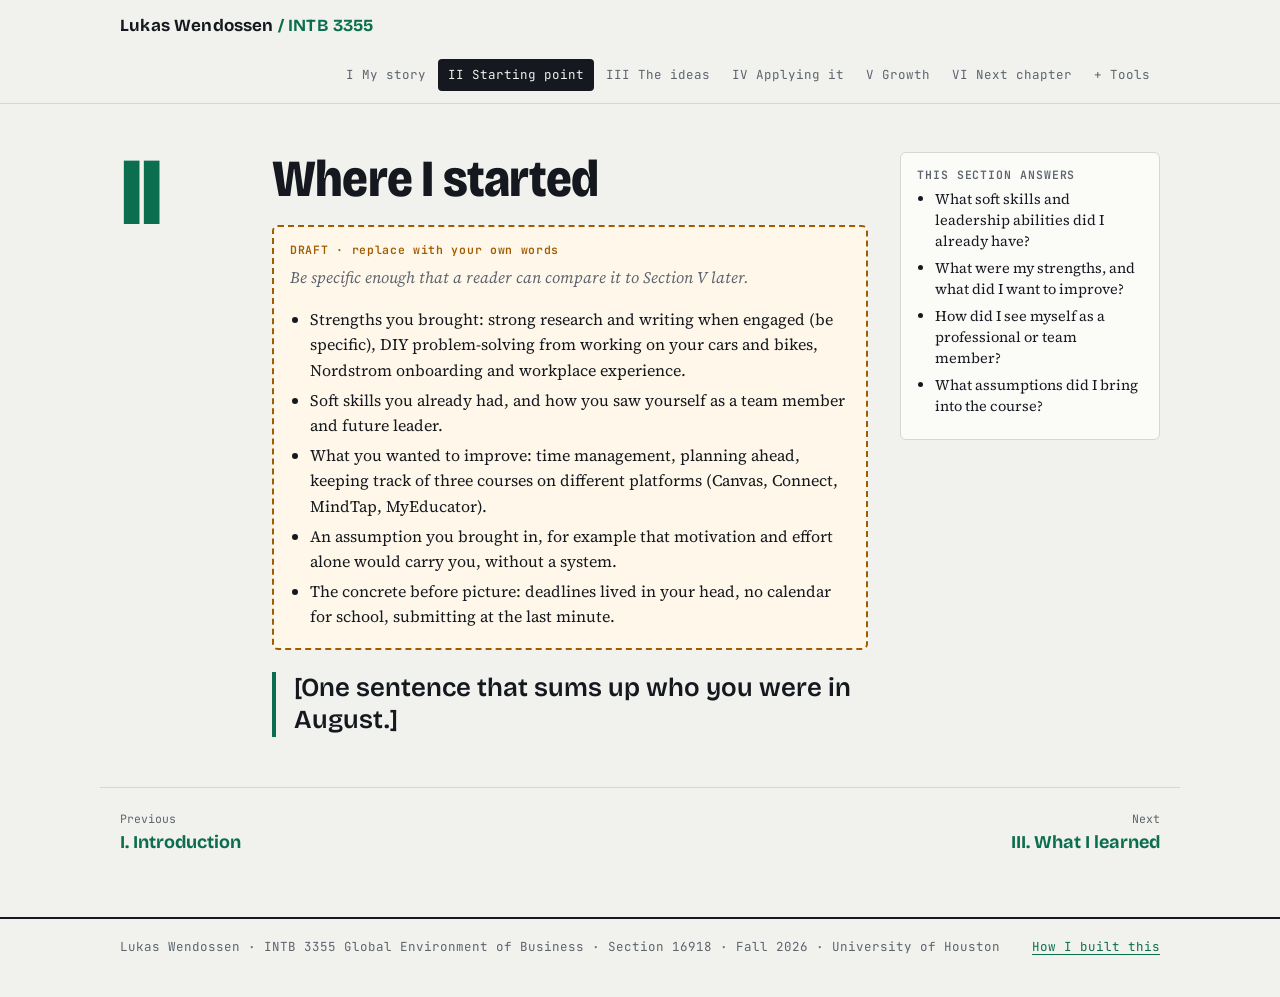
==== started.html @ c26a7442 "Site structure: six sections, story navigation and draft prompts" ====
<!DOCTYPE html>
<html lang="en">
<head>
<meta charset="utf-8">
<meta name="viewport" content="width=device-width, initial-scale=1">
<title>Where I started | Running My Semester Like a Headquarters</title>
<meta name="description" content="INTB 3355 Final Project by Lukas Wendossen: a reflection on learning and growth, University of Houston, Fall 2026.">
<link rel="preconnect" href="https://fonts.googleapis.com"><link rel="preconnect" href="https://fonts.gstatic.com" crossorigin><link href="https://fonts.googleapis.com/css2?family=Bricolage+Grotesque:opsz,wdth,wght@12..96,75..100,600..800&family=JetBrains+Mono:wght@400;600&family=Source+Serif+4:ital,opsz,wght@0,8..60,400;0,8..60,600;1,8..60,400&display=swap" rel="stylesheet">
<link rel="stylesheet" href="assets/style.css">
</head>
<body>
<header class="topbar">
  <div class="wrap">
    <a class="mark" href="index.html">Lukas Wendossen <span>/ INTB 3355</span></a>
    <nav aria-label="Project sections"><ul class="arc"><li><a href="index.html">I&nbsp;My story</a></li><li><a href="started.html" aria-current="page">II&nbsp;Starting point</a></li><li><a href="learned.html">III&nbsp;The ideas</a></li><li><a href="applied.html">IV&nbsp;Applying it</a></li><li><a href="developed.html">V&nbsp;Growth</a></li><li><a href="next.html">VI&nbsp;Next chapter</a></li><li><a href="built.html">+&nbsp;Tools</a></li></ul></nav>
  </div>
</header>
<main class="wrap">
  <article class="chapter">
    <div class="numeral" aria-hidden="true">II</div>
    <div class="prose">
      <h1>Where I started</h1>
      <!-- DRAFT: replace this whole box with your own paragraphs, then delete the box -->
      <div class="draft"><p class="q">Be specific enough that a reader can compare it to Section V later.</p><ul><li>Strengths you brought: strong research and writing when engaged (be specific), DIY problem-solving from working on your cars and bikes, Nordstrom onboarding and workplace experience.</li><li>Soft skills you already had, and how you saw yourself as a team member and future leader.</li><li>What you wanted to improve: time management, planning ahead, keeping track of three courses on different platforms (Canvas, Connect, MindTap, MyEducator).</li><li>An assumption you brought in, for example that motivation and effort alone would carry you, without a system.</li><li>The concrete before picture: deadlines lived in your head, no calendar for school, submitting at the last minute.</li></ul></div>
      <!-- Optional: one short pull quote that captures your starting point -->
      <p class="pull">[One sentence that sums up who you were in August.]</p>

    </div>
    <aside class="aside" aria-label="What this section covers">
      <h3>This section answers</h3>
      <ul><li>What soft skills and leadership abilities did I already have?</li><li>What were my strengths, and what did I want to improve?</li><li>How did I see myself as a professional or team member?</li><li>What assumptions did I bring into the course?</li></ul>
    </aside>
  </article>
</main>
<nav class="pager wrap" aria-label="Previous and next section"><a href="index.html"><small>Previous</small>I. Introduction</a><a href="learned.html" style="text-align:right"><small>Next</small>III. What I learned</a></nav>
<footer>
  <div class="wrap">
    <span>Lukas Wendossen · INTB 3355 Global Environment of Business · Section 16918 · Fall 2026 · University of Houston</span>
    <a href="built.html">How I built this</a>
  </div>
</footer>
</body>
</html>
---- assets/style.css ----
/* ==========================================================
   INTB 3355 Final Project: style sheet
   Change the look of the whole site here.
   Colors and fonts live in :root. Change one value and
   every page updates.
   ========================================================== */
:root {
  --paper: #f1f2ee;      /* page background */
  --card: #fbfbf8;       /* boxes and panels */
  --ink: #15191f;        /* main text */
  --muted: #5d646e;      /* secondary text */
  --rule: #d5d8d2;       /* thin lines */
  --accent: #0b6e4f;     /* the one accent color (forest green) */
  --accent-soft: #dcebe4;
  --draft: #a15c00;      /* draft markers, remove when final */
  --display: "Bricolage Grotesque", "Arial Narrow", sans-serif;
  --body: "Source Serif 4", Georgia, serif;
  --mono: "JetBrains Mono", ui-monospace, Menlo, monospace;
  color-scheme: light;
}
* { box-sizing: border-box; }
html { scroll-behavior: smooth; }
body { margin: 0; background: var(--paper); color: var(--ink); font-family: var(--body); font-size: 18px; line-height: 1.6; }
a { color: var(--accent); text-underline-offset: 3px; }
img { max-width: 100%; }
:focus-visible { outline: 3px solid var(--accent); outline-offset: 3px; }
@media (prefers-reduced-motion: reduce) { html { scroll-behavior: auto; } * { animation: none !important; transition: none !important; } }

.wrap { max-width: 1080px; margin: 0 auto; padding: 0 20px; }

/* ---------- top bar and story arc navigation ---------- */
.topbar { border-bottom: 1px solid var(--rule); background: var(--paper); position: sticky; top: 0; z-index: 5; }
.topbar .wrap { display: flex; align-items: center; gap: 20px; flex-wrap: wrap; padding-top: 12px; padding-bottom: 12px; }
.mark { font-family: var(--display); font-weight: 700; font-size: 17px; letter-spacing: .01em; color: var(--ink); text-decoration: none; }
.mark span { color: var(--accent); }
.topbar nav { margin-left: auto; min-width: 0; max-width: 100%; }
.arc { display: flex; gap: 2px; overflow-x: auto; list-style: none; padding: 0; margin-top: 0; margin-bottom: 0; }
.arc a { display: block; font-family: var(--mono); font-size: 12.5px; color: var(--muted); text-decoration: none; padding: 6px 10px; border-radius: 4px; white-space: nowrap; }
.arc a:hover { background: var(--accent-soft); color: var(--ink); }
.arc a[aria-current="page"] { background: var(--ink); color: var(--paper); }

/* ---------- home hero ---------- */
.hero { padding: 56px 0 28px; display: grid; grid-template-columns: minmax(0, 1.15fr) minmax(0, 1fr); gap: 40px; align-items: center; }
@media (max-width: 860px) { .hero { grid-template-columns: 1fr; padding-top: 36px; } }
.eyebrow { font-family: var(--mono); font-size: 13px; color: var(--accent); letter-spacing: .04em; margin: 0 0 14px; }
h1, h2, h3 { font-family: var(--display); line-height: 1.05; text-wrap: balance; margin: 0; }
.hero h1 { font-size: clamp(44px, 7vw, 76px); font-weight: 800; letter-spacing: -0.02em; font-stretch: 85%; }
.hero h1 em { font-style: normal; color: var(--accent); }
.lede { font-size: 20px; max-width: 34em; margin: 18px 0 0; color: var(--ink); }

/* org chart: the HQ and its three "subsidiaries" */
.org { width: 100%; height: auto; }
.org .box { fill: var(--card); stroke: var(--ink); stroke-width: 1.5; }
.org .hq { fill: var(--ink); }
.org .t { font-family: var(--display); font-weight: 700; font-size: 15px; fill: var(--ink); }
.org .hq-t { fill: var(--paper); font-size: 17px; }
.org .s { font-family: var(--mono); font-size: 10.5px; fill: var(--muted); }
.org .hq-s { fill: #b9c4bd; }
.org .line { stroke: var(--ink); stroke-width: 1.5; fill: none; }
.org .ctrl { fill: var(--accent-soft); stroke: var(--accent); stroke-width: 1.2; }
.org .ctrl-t { font-family: var(--mono); font-size: 10.5px; fill: var(--accent); font-weight: 600; }
.org .draw { stroke-dasharray: 400; stroke-dashoffset: 400; animation: draw 1.4s ease-out .3s forwards; }
@keyframes draw { to { stroke-dashoffset: 0; } }

/* required project header (name, course, section...) */
.ident { display: grid; grid-template-columns: repeat(auto-fit, minmax(170px, 1fr)); gap: 0; border-top: 2px solid var(--ink); border-bottom: 1px solid var(--rule); margin: 10px 0 40px; }
.ident div { padding: 10px 14px 12px 0; }
.ident dt { font-family: var(--mono); font-size: 11.5px; color: var(--muted); text-transform: uppercase; letter-spacing: .06em; }
.ident dd { margin: 2px 0 0; font-size: 16px; }

/* story arc cards on the home page */
.path { display: grid; grid-template-columns: repeat(auto-fit, minmax(150px, 1fr)); gap: 12px; margin: 8px 0 56px; padding: 0; list-style: none; counter-reset: ch; }
.path a { display: flex; flex-direction: column; gap: 6px; height: 100%; padding: 14px; background: var(--card); border: 1px solid var(--rule); border-radius: 6px; text-decoration: none; color: var(--ink); transition: border-color .15s, transform .15s; }
.path a:hover { border-color: var(--accent); transform: translateY(-2px); }
.path .n { font-family: var(--mono); font-size: 12px; color: var(--accent); }
.path .h { font-family: var(--display); font-weight: 700; font-size: 18px; line-height: 1.15; }
.path .d { font-size: 14.5px; color: var(--muted); line-height: 1.4; }

/* ---------- chapter pages ---------- */
.chapter { display: grid; grid-template-columns: 120px minmax(0, 1fr) 260px; gap: 32px; padding: 48px 0 24px; align-items: start; }
@media (max-width: 960px) { .chapter { grid-template-columns: 1fr; gap: 18px; } }
.numeral { font-family: var(--display); font-weight: 800; font-size: 96px; line-height: .85; color: var(--accent); letter-spacing: -0.03em; }
@media (max-width: 960px) { .numeral { font-size: 64px; } }
.chapter h1 { font-size: clamp(34px, 5vw, 52px); font-weight: 800; letter-spacing: -0.015em; font-stretch: 88%; margin-bottom: 18px; }
.prose { max-width: 38em; }
.prose h2 { font-size: 26px; font-weight: 700; margin: 36px 0 10px; }
.prose p { margin: 0 0 1em; }
.pull { font-family: var(--display); font-size: 26px; font-weight: 600; line-height: 1.25; border-left: 4px solid var(--accent); padding-left: 18px; margin: 28px 0; }

/* side panel: what this section has to cover */
.aside { position: sticky; top: 76px; background: var(--card); border: 1px solid var(--rule); border-radius: 6px; padding: 16px; font-size: 14.5px; line-height: 1.45; }
.aside h3 { font-family: var(--mono); font-size: 11.5px; text-transform: uppercase; letter-spacing: .08em; color: var(--muted); margin-bottom: 8px; font-weight: 600; }
.aside ul { margin: 0; padding-left: 18px; }
.aside li { margin-bottom: 6px; }
@media (max-width: 960px) { .aside { position: static; } }

/* DRAFT blocks: delete each one once your own words are in */
.draft { border: 2px dashed var(--draft); border-radius: 6px; padding: 14px 16px; margin: 0 0 22px; background: #fff7ea; font-size: 16px; }
.draft::before { content: "DRAFT · replace with your own words"; display: block; font-family: var(--mono); font-size: 11.5px; color: var(--draft); letter-spacing: .06em; margin-bottom: 6px; font-weight: 600; }
.draft ul { margin: 6px 0 0; padding-left: 20px; }
.draft li { margin-bottom: 4px; }
.draft .q { font-style: italic; color: var(--muted); }

/* figures and charts */
figure { margin: 28px 0; }
figcaption { font-family: var(--mono); font-size: 12.5px; color: var(--muted); margin-top: 8px; }
.chart .axis { stroke: var(--rule); }
.chart .lbl { font-family: var(--mono); font-size: 11px; fill: var(--muted); }
.chart .val { font-family: var(--display); font-weight: 700; font-size: 14px; fill: var(--ink); }
.chart .bar { fill: var(--ink); }
.chart .bar.low { fill: var(--draft); }
.chart .bar.up { fill: var(--accent); }
.chart .note { font-family: var(--mono); font-size: 11px; fill: var(--accent); }

/* previous / next */
.pager { display: flex; justify-content: space-between; gap: 16px; border-top: 1px solid var(--rule); padding-top: 22px; padding-bottom: 60px; flex-wrap: wrap; }
.pager a { font-family: var(--display); font-weight: 700; font-size: 18px; text-decoration: none; }
.pager small { display: block; font-family: var(--mono); font-size: 11.5px; color: var(--muted); font-weight: 400; }

footer { border-top: 2px solid var(--ink); padding: 18px 0 40px; font-family: var(--mono); font-size: 12.5px; color: var(--muted); }
footer .wrap { display: flex; justify-content: space-between; gap: 12px; flex-wrap: wrap; }
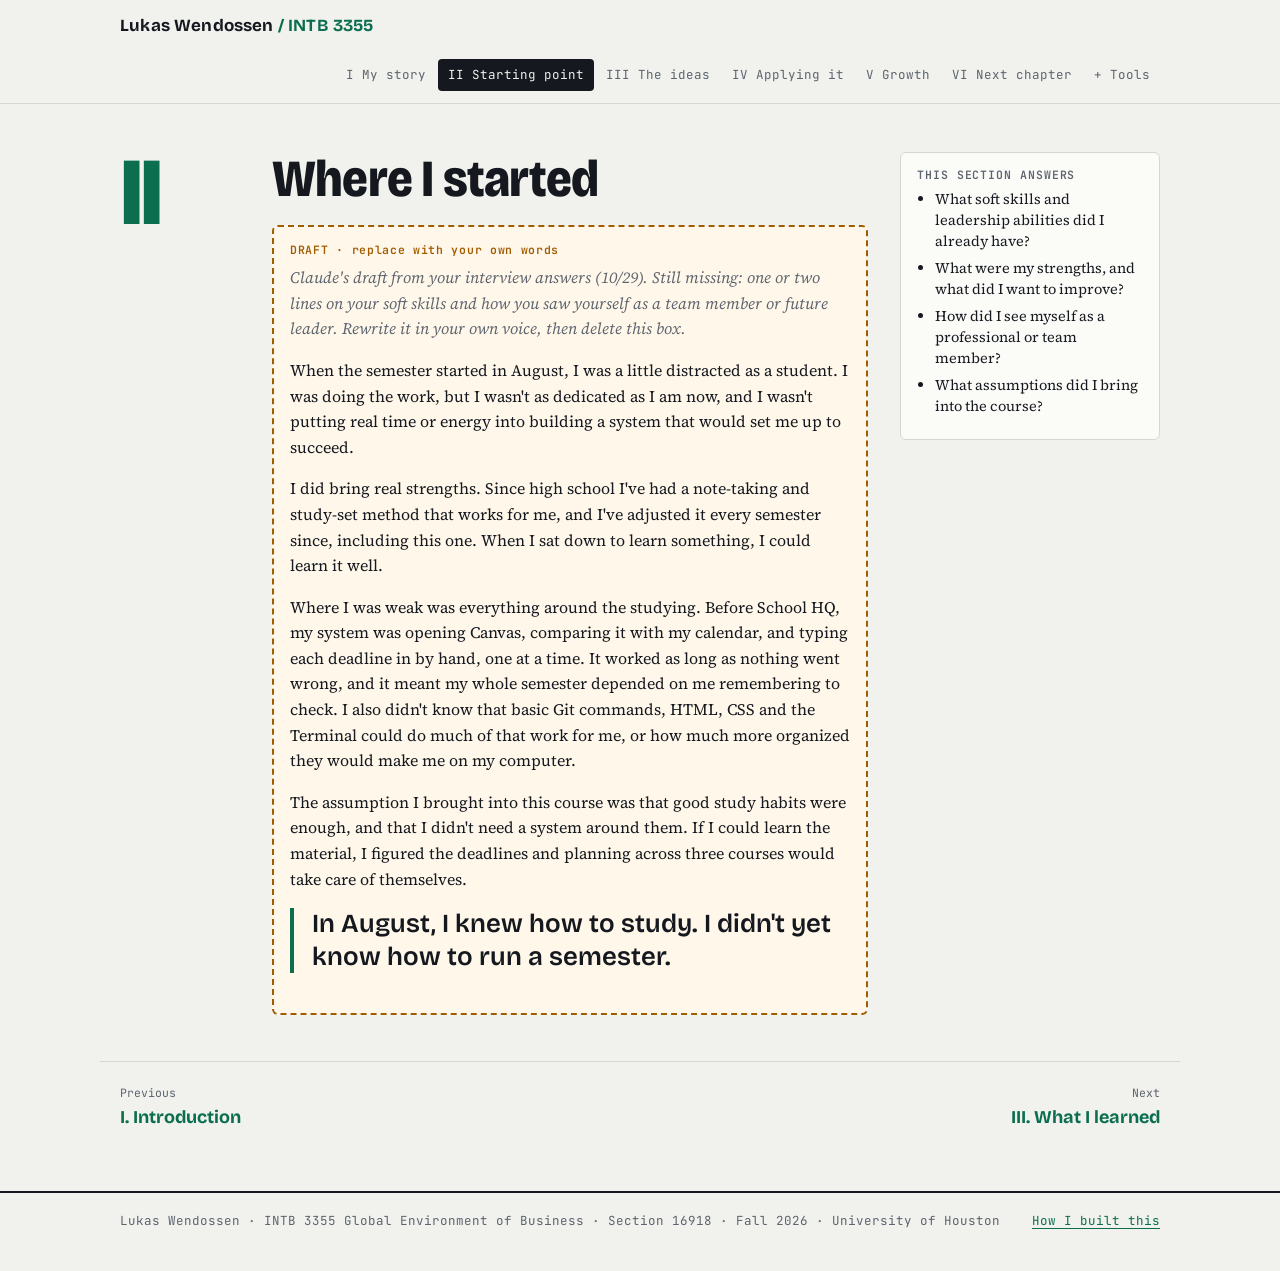
==== commit 35879fa1: "Draft Sections I and II from interview answers" ====
--- a/started.html
+++ b/started.html
@@ -21,9 +21,14 @@
     <div class="prose">
       <h1>Where I started</h1>
       <!-- DRAFT: replace this whole box with your own paragraphs, then delete the box -->
-      <div class="draft"><p class="q">Be specific enough that a reader can compare it to Section V later.</p><ul><li>Strengths you brought: strong research and writing when engaged (be specific), DIY problem-solving from working on your cars and bikes, Nordstrom onboarding and workplace experience.</li><li>Soft skills you already had, and how you saw yourself as a team member and future leader.</li><li>What you wanted to improve: time management, planning ahead, keeping track of three courses on different platforms (Canvas, Connect, MindTap, MyEducator).</li><li>An assumption you brought in, for example that motivation and effort alone would carry you, without a system.</li><li>The concrete before picture: deadlines lived in your head, no calendar for school, submitting at the last minute.</li></ul></div>
-      <!-- Optional: one short pull quote that captures your starting point -->
-      <p class="pull">[One sentence that sums up who you were in August.]</p>
+      <div class="draft">
+        <p class="q">Claude's draft from your interview answers (10/29). Still missing: one or two lines on your soft skills and how you saw yourself as a team member or future leader. Rewrite it in your own voice, then delete this box.</p>
+        <p>When the semester started in August, I was a little distracted as a student. I was doing the work, but I wasn't as dedicated as I am now, and I wasn't putting real time or energy into building a system that would set me up to succeed.</p>
+        <p>I did bring real strengths. Since high school I've had a note-taking and study-set method that works for me, and I've adjusted it every semester since, including this one. When I sat down to learn something, I could learn it well.</p>
+        <p>Where I was weak was everything around the studying. Before School HQ, my system was opening Canvas, comparing it with my calendar, and typing each deadline in by hand, one at a time. It worked as long as nothing went wrong, and it meant my whole semester depended on me remembering to check. I also didn't know that basic Git commands, HTML, CSS and the Terminal could do much of that work for me, or how much more organized they would make me on my computer.</p>
+        <p>The assumption I brought into this course was that good study habits were enough, and that I didn't need a system around them. If I could learn the material, I figured the deadlines and planning across three courses would take care of themselves.</p>
+        <p class="pull">In August, I knew how to study. I didn't yet know how to run a semester.</p>
+      </div>
 
     </div>
     <aside class="aside" aria-label="What this section covers">
